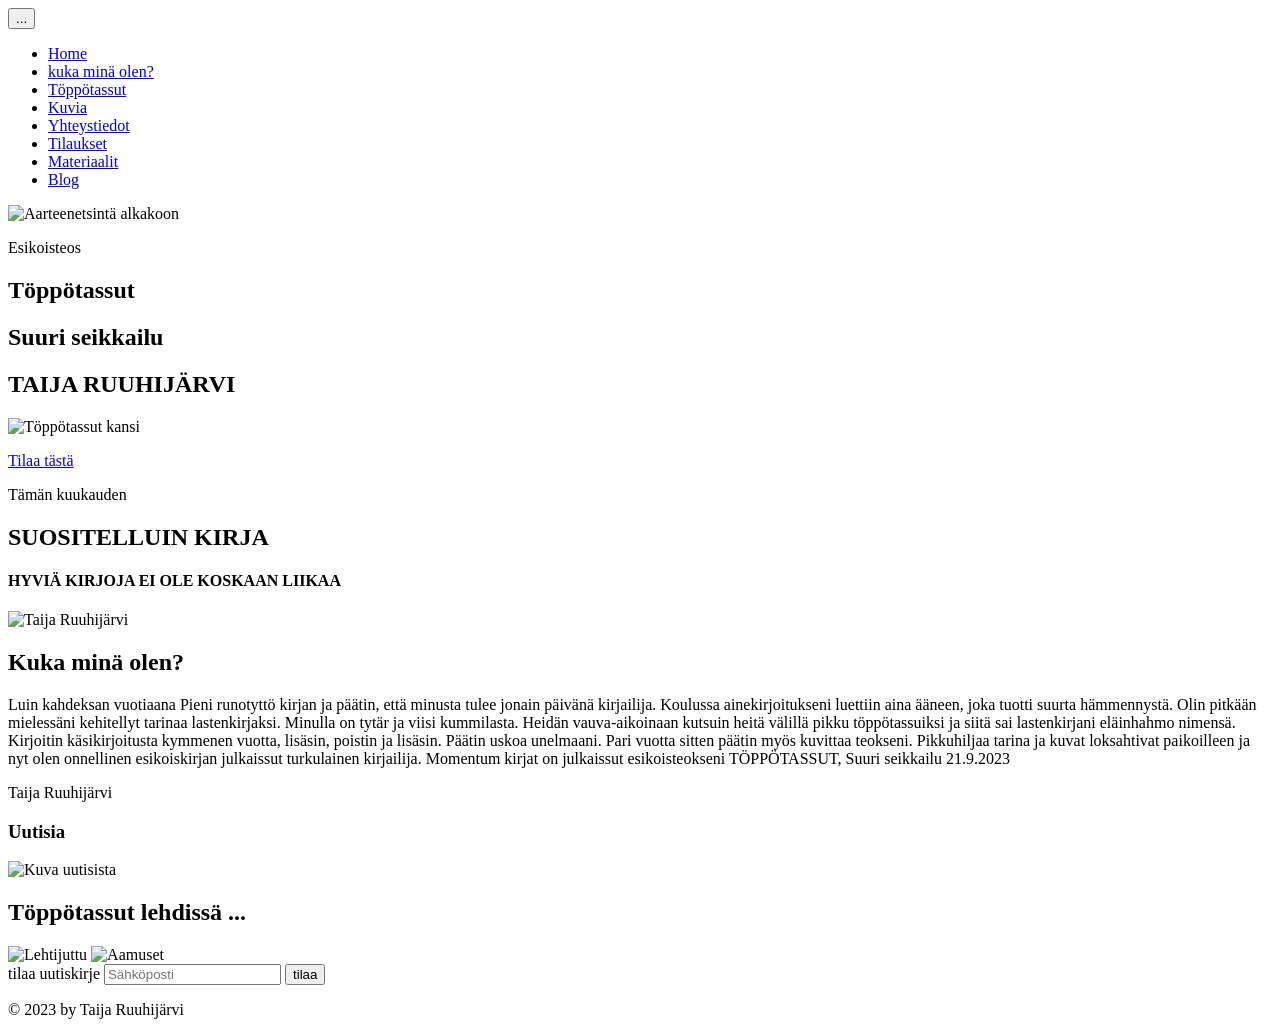
==== index.html @ 3193465c "home" ====
<!doctype html>
<html lang="fi">
  <head>
    <meta charset="utf-8" />
    <meta name="viewport" content="width=device-width, initial-scale=1" />
    <title>Home | Taija Ruuhijärvi</title>
    <link rel="stylesheet" href="style.css" />
    <script src="script.js"></script>
  </head>
  <body>
    <header>
      <button
        class="burger"
        aria-label="Valikko"
        onclick="document.getElementById('m').classList.toggle('open')"
      >
        ...
      </button>
      <nav>
        <ul id="m">
          <li><a href="index.html" class="active">Home</a></li>
          <li><a href="index.html#kuka">kuka minä olen?</a></li>
          <li><a href="toppotassut.html">Töppötassut</a></li>
          <li><a href="kuvia.html">Kuvia</a></li>
          <li><a href="yhteystiedot.html">Yhteystiedot</a></li>
          <li><a href="tilaukset.html">Tilaukset</a></li>
          <li><a href="materiaalit.html">Materiaalit</a></li>
          <li><a href="blog.html">Blog</a></li>
        </ul>
      </nav>
    </header>
    <main>
      <section class="hero">
        <img src="images/hero.jpg" alt="Aarteenetsintä alkakoon" class="hero-img"/>

        <div class="hero-text">
          <p class="small">Esikoisteos</p>
          <h1 class="title">Töppötassut</h1>
          <h2 class="sub">Suuri seikkailu</h2>
          <h1 class="author">TAIJA RUUHIJÄRVI</h1>
        </div>
      </section>
      <section class="center">
        <img src="images/kansi.jpg" alt="Töppötassut kansi" class="cover" onerror="ph(this)" />
        <p><a class="btn" href="tilaukset.html">Tilaa tästä</a></p>
        <p class="small">Tämän kuukauden</p>
        <h2 class="big">SUOSITELLUIN KIRJA</h2>
        <h4>HYVIÄ KIRJOJA EI OLE KOSKAAN LIIKAA</h4>
      </section>
      <section id="kuka" class="two">
        <img src="images/taija.jpg" alt="Taija Ruuhijärvi" class="portrait"/>
        <div>
          <h2>Kuka minä olen?</h2>
          <p>
            Luin kahdeksan vuotiaana Pieni runotyttö kirjan ja päätin, että minusta tulee jonain
            päivänä kirjailija. Koulussa ainekirjoitukseni luettiin aina ääneen, joka tuotti suurta
            hämmennystä. Olin pitkään mielessäni kehitellyt tarinaa lastenkirjaksi. Minulla on tytär
            ja viisi kummilasta. Heidän vauva-aikoinaan kutsuin heitä välillä pikku töppötassuiksi
            ja siitä sai lastenkirjani eläinhahmo nimensä. Kirjoitin käsikirjoitusta kymmenen
            vuotta, lisäsin, poistin ja lisäsin. Päätin uskoa unelmaani. Pari vuotta sitten päätin
            myös kuvittaa teokseni. Pikkuhiljaa tarina ja kuvat loksahtivat paikoilleen ja nyt olen
            onnellinen esikoiskirjan julkaissut turkulainen kirjailija. Momentum kirjat on
            julkaissut esikoisteokseni TÖPPÖTASSUT, Suuri seikkailu 21.9.2023
          </p>
          <p class="sign">Taija Ruuhijärvi</p>
        </div>
      </section>
      <section class="center">
        <h3>Uutisia</h3>
        <img src="images/lehti-1.jpg" alt="Kuva uutisista" class="news"/>
        <h2>Töppötassut lehdissä ...</h2>
        <img src="images/lehti-2.jpg" alt="Lehtijuttu" class="news"/>
        <img src="images/lehti-3.jpg" alt="Aamuset" class="news"/>
      </section>
    </main>
    <footer>
      <form class="newsletter" onsubmit="return newsletter(this);">
        <label for="nl">tilaa uutiskirje</label>
        <input id="nl" type="email" required placeholder="Sähköposti" />
        <button>tilaa</button>
      </form>
      <p>© 2023 by Taija Ruuhijärvi</p>
    </footer>
  </body>
</html>
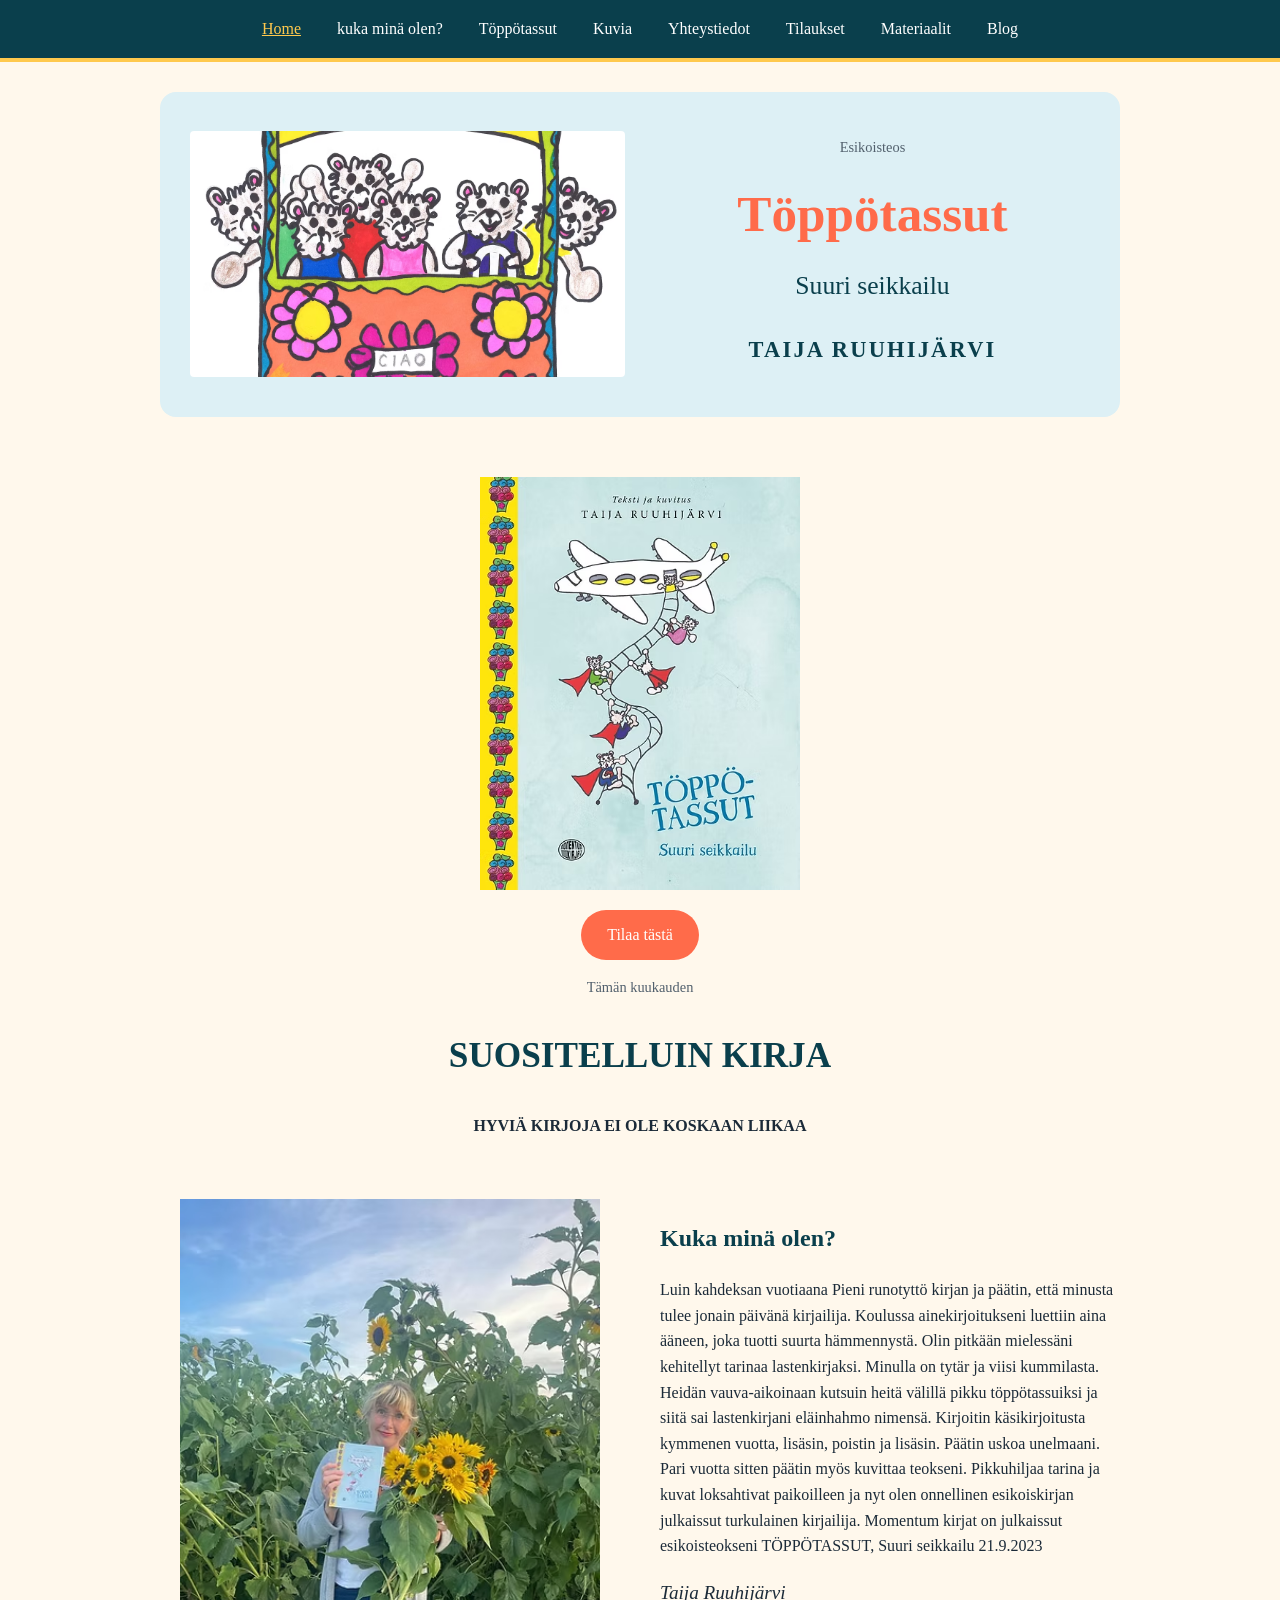
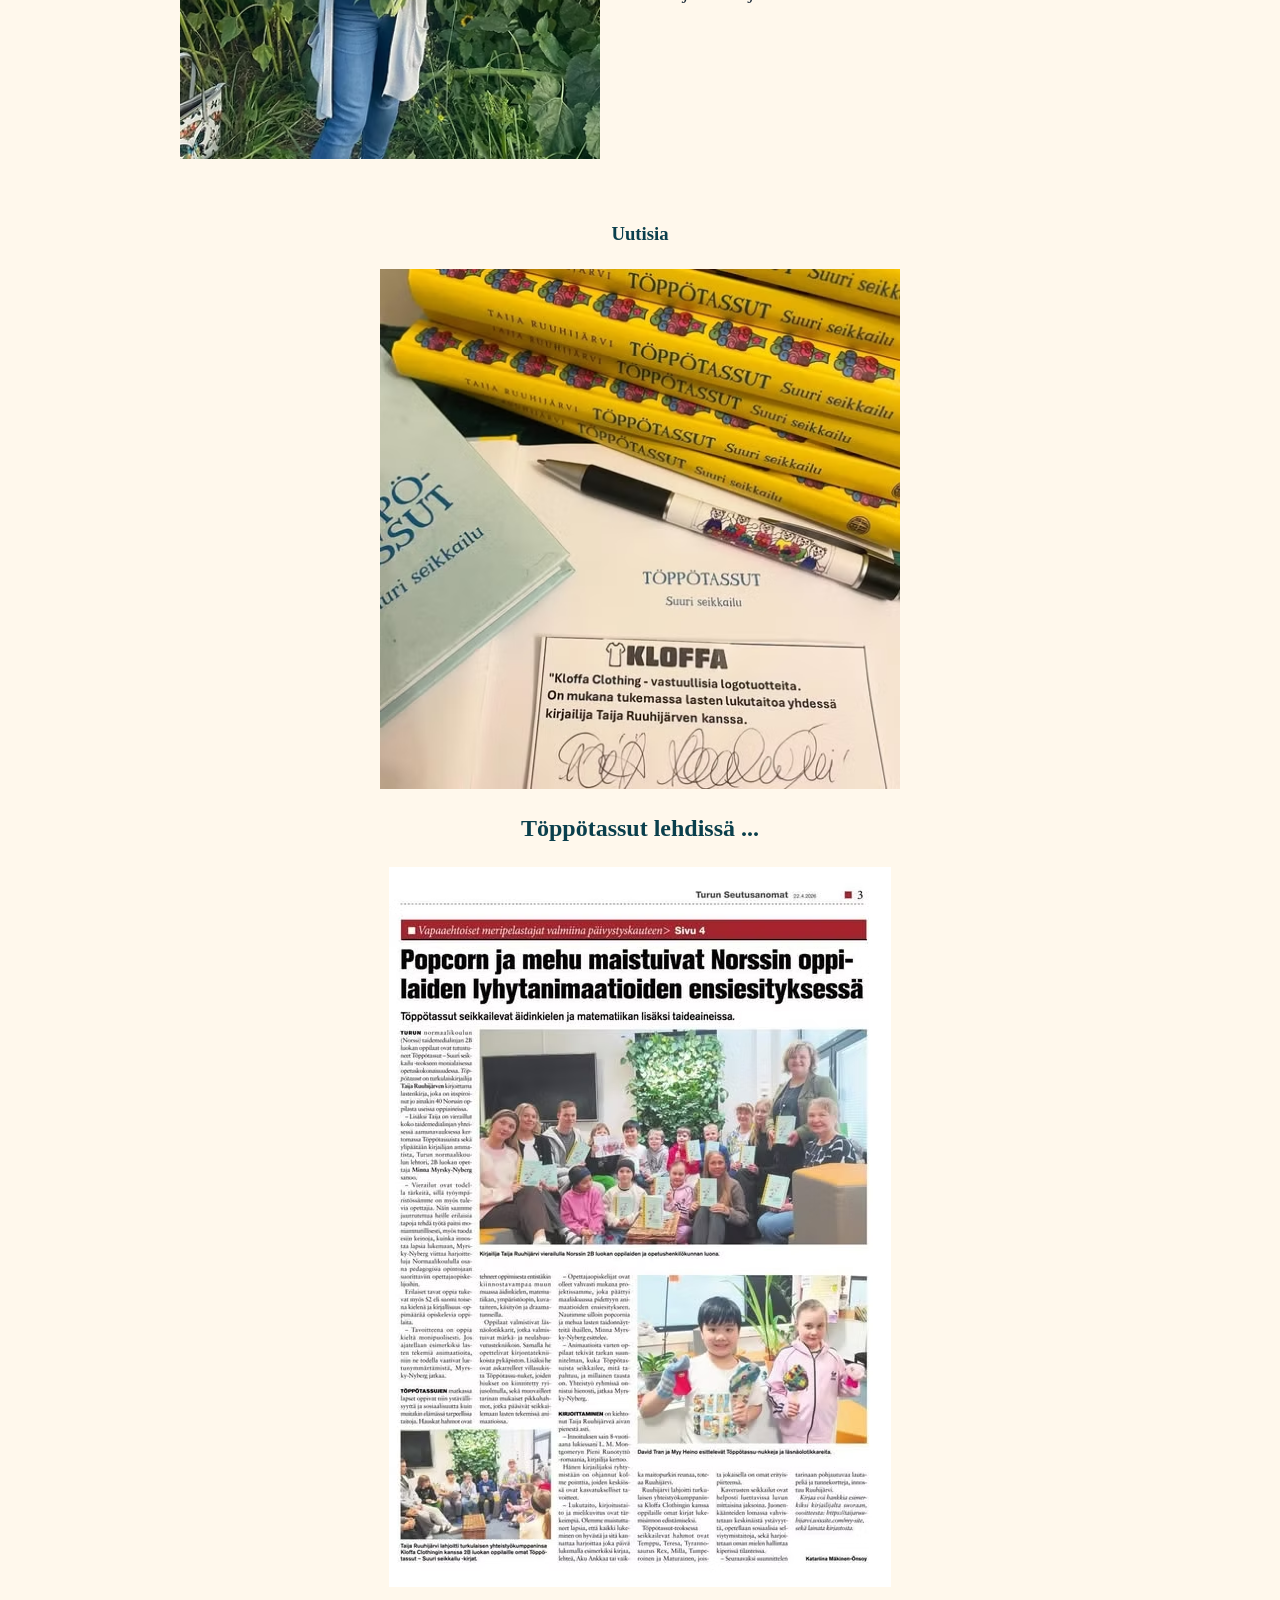
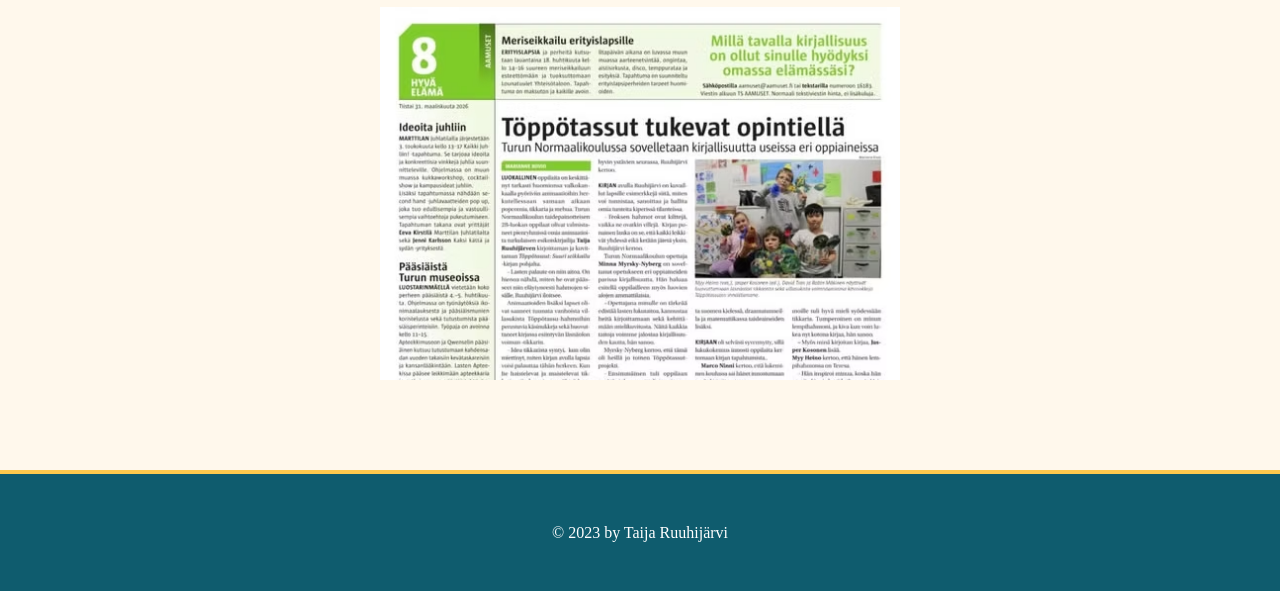
==== commit 92e2a838: "Linia" ====
--- a/index.html
+++ b/index.html
@@ -1,19 +1,15 @@
 <!doctype html>
 <html lang="fi">
   <head>
-    <meta charset="utf-8" />
-    <meta name="viewport" content="width=device-width, initial-scale=1" />
+    <meta charset="utf-8">
+    <meta name="viewport" content="width=device-width, initial-scale=1">
     <title>Home | Taija Ruuhijärvi</title>
-    <link rel="stylesheet" href="style.css" />
+    <link rel="stylesheet" href="style.css">
     <script src="script.js"></script>
   </head>
   <body>
     <header>
-      <button
-        class="burger"
-        aria-label="Valikko"
-        onclick="document.getElementById('m').classList.toggle('open')"
-      >
+      <button class="burger" aria-label="Valikko" onclick="document.getElementById('m').classList.toggle('open')">
         ...
       </button>
       <nav>
@@ -31,7 +27,7 @@
     </header>
     <main>
       <section class="hero">
-        <img src="images/hero.jpg" alt="Aarteenetsintä alkakoon" class="hero-img"/>
+        <img src="images/hero.jpg" alt="Aarteenetsintä alkakoon" class="hero-img">
 
         <div class="hero-text">
           <p class="small">Esikoisteos</p>
@@ -41,14 +37,14 @@
         </div>
       </section>
       <section class="center">
-        <img src="images/kansi.jpg" alt="Töppötassut kansi" class="cover" onerror="ph(this)" />
+        <img src="images/kansi.jpg" alt="Töppötassut kansi" class="cover">
         <p><a class="btn" href="tilaukset.html">Tilaa tästä</a></p>
         <p class="small">Tämän kuukauden</p>
         <h2 class="big">SUOSITELLUIN KIRJA</h2>
         <h4>HYVIÄ KIRJOJA EI OLE KOSKAAN LIIKAA</h4>
       </section>
       <section id="kuka" class="two">
-        <img src="images/taija.jpg" alt="Taija Ruuhijärvi" class="portrait"/>
+        <img src="images/taija.jpg" alt="Taija Ruuhijärvi" class="portrait">
         <div>
           <h2>Kuka minä olen?</h2>
           <p>
@@ -67,18 +63,13 @@
       </section>
       <section class="center">
         <h3>Uutisia</h3>
-        <img src="images/lehti-1.jpg" alt="Kuva uutisista" class="news"/>
+        <img src="images/lehti-1.jpg" alt="Kuva uutisista" class="news">
         <h2>Töppötassut lehdissä ...</h2>
-        <img src="images/lehti-2.jpg" alt="Lehtijuttu" class="news"/>
-        <img src="images/lehti-3.jpg" alt="Aamuset" class="news"/>
+        <img src="images/lehti-2.jpg" alt="Lehtijuttu" class="news">
+        <img src="images/lehti-3.jpg" alt="Aamuset" class="news">
       </section>
     </main>
     <footer>
-      <form class="newsletter" onsubmit="return newsletter(this);">
-        <label for="nl">tilaa uutiskirje</label>
-        <input id="nl" type="email" required placeholder="Sähköposti" />
-        <button>tilaa</button>
-      </form>
       <p>© 2023 by Taija Ruuhijärvi</p>
     </footer>
   </body>
--- a/style.css
+++ b/style.css
@@ -0,0 +1,292 @@
+* {
+  box-sizing: border-box;
+}
+body {
+  margin: 0;
+  font-family: Georgia, "Times New Roman", serif;
+  color: #222;
+  background: #fff;
+  line-height: 1.6;
+}
+img {
+  max-width: 100%;
+  height: auto;
+  display: block;
+}
+a {
+  color: inherit;
+}
+header {
+  background: #fff;
+  border-bottom: 1px solid #ddd;
+  position: sticky;
+  top: 0;
+  z-index: 10;
+}
+nav ul {
+  list-style: none;
+  margin: 0;
+  padding: 0;
+  display: flex;
+  justify-content: center;
+  flex-wrap: wrap;
+}
+nav a {
+  display: block;
+  padding: 16px 18px;
+  text-decoration: none;
+  font-size: 1rem;
+}
+nav a:hover,
+nav a.active {
+  text-decoration: underline;
+}
+.burger {
+  display: none;
+  background: none;
+  border: 0;
+  font-size: 1.8rem;
+  padding: 8px 16px;
+  cursor: pointer;
+}
+main {
+  max-width: 1000px;
+  margin: 0 auto;
+  padding: 30px 20px;
+}
+section {
+  margin-bottom: 60px;
+}
+.center {
+  text-align: center;
+}
+.center img {
+  margin: 20px auto;
+}
+.hero {
+  display: grid;
+  grid-template-columns: 1fr 1fr;
+  gap: 30px;
+  align-items: center;
+}
+.hero-img {
+  border-radius: 4px;
+}
+.hero-text {
+  text-align: center;
+}
+.title {
+  font-size: 3.2rem;
+  margin: 0.2em 0;
+}
+.sub {
+  font-size: 1.6rem;
+  font-weight: 400;
+  margin: 0 0 1em;
+}
+.author {
+  font-size: 1.4rem;
+  letter-spacing: 0.1em;
+}
+.small {
+  font-size: 0.9rem;
+  color: #666;
+}
+.big {
+  font-size: 2.2rem;
+}
+.cover {
+  max-width: 320px;
+}
+.btn {
+  display: inline-block;
+  background: #222;
+  color: #fff;
+  border: 0;
+  padding: 12px 26px;
+  text-decoration: none;
+  font: inherit;
+  cursor: pointer;
+}
+.btn:hover {
+  background: #555;
+}
+.two {
+  display: grid;
+  grid-template-columns: 1fr 1fr;
+  gap: 40px;
+  align-items: start;
+}
+.portrait {
+  width: 100%;
+  max-width: 420px;
+  margin: 0 auto;
+}
+.sign {
+  font-style: italic;
+  font-size: 1.2rem;
+}
+.news {
+  margin: 20px auto;
+  max-width: 520px;
+}
+.row3 {
+  display: grid;
+  grid-template-columns: repeat(3, 1fr);
+  gap: 12px;
+}
+.pagetitle {
+  text-align: center;
+  letter-spacing: 0.1em;
+}
+.grid2 {
+  display: grid;
+  grid-template-columns: 1fr 1fr;
+  gap: 30px;
+  max-width: 700px;
+  margin: 0 auto;
+}
+figure {
+  margin: 0;
+  text-align: center;
+}
+figcaption {
+  font-size: 0.9rem;
+  color: #555;
+  margin-top: 6px;
+}
+form label {
+  display: block;
+  margin-bottom: 14px;
+  font-size: 0.95rem;
+}
+form input,
+form textarea {
+  display: block;
+  width: 100%;
+  padding: 10px;
+  border: 1px solid #999;
+  font: inherit;
+  margin-top: 4px;
+}
+form .ck {
+  display: flex;
+  gap: 10px;
+  align-items: center;
+}
+form .ck input {
+  width: auto;
+  margin: 0;
+}
+.ok {
+  font-weight: 700;
+}
+.post {
+  border: 1px solid #ddd;
+  padding: 24px;
+  max-width: 600px;
+  margin: 20px auto;
+}
+footer {
+  background: #f4f4f4;
+  text-align: center;
+  padding: 30px 20px;
+  border-top: 1px solid #ddd;
+}
+@media (max-width: 800px) {
+  .hero,
+  .two {
+    grid-template-columns: 1fr;
+  }
+  .burger {
+    display: block;
+  }
+  nav ul {
+    display: none;
+    flex-direction: column;
+  }
+  nav ul.open {
+    display: flex;
+  }
+  .title {
+    font-size: 2.4rem;
+  }
+}
+@media (max-width: 520px) {
+  .grid2 {
+    grid-template-columns: 1fr;
+  }
+}
+
+:root {
+  --sea: #0f5c6e;
+  --sea-dark: #0a3f4c;
+  --coral: #ff6b4a;
+  --sun: #ffc94d;
+  --cream: #fff8ec;
+  --sky: #ddf0f5;
+}
+
+body {
+  background: var(--cream);
+  color: #1b2a38;
+}
+
+header {
+  background: var(--sea-dark);
+  border-bottom: 4px solid var(--sun);
+}
+nav a {
+  color: #fff;
+}
+nav a:hover,
+nav a.active {
+  color: var(--sun);
+}
+.burger {
+  color: #fff;
+}
+
+h1,
+h2,
+h3 {
+  color: var(--sea-dark);
+}
+.title {
+  color: var(--coral);
+}
+.small {
+  color: #52606d;
+}
+
+.btn,
+form .btn {
+  background: var(--coral);
+  color: #fff;
+  border-radius: 999px;
+}
+.btn:hover {
+  background: #e4502f;
+}
+
+.hero {
+  background: var(--sky);
+  padding: 30px;
+  border-radius: 16px;
+}
+.post {
+  background: #fff;
+  border-color: var(--sun);
+  border-radius: 16px;
+}
+form input,
+form textarea {
+  border: 2px solid var(--sea);
+  border-radius: 8px;
+}
+
+footer {
+  background: var(--sea);
+  color: #fff;
+  border-top: 4px solid var(--sun);
+}
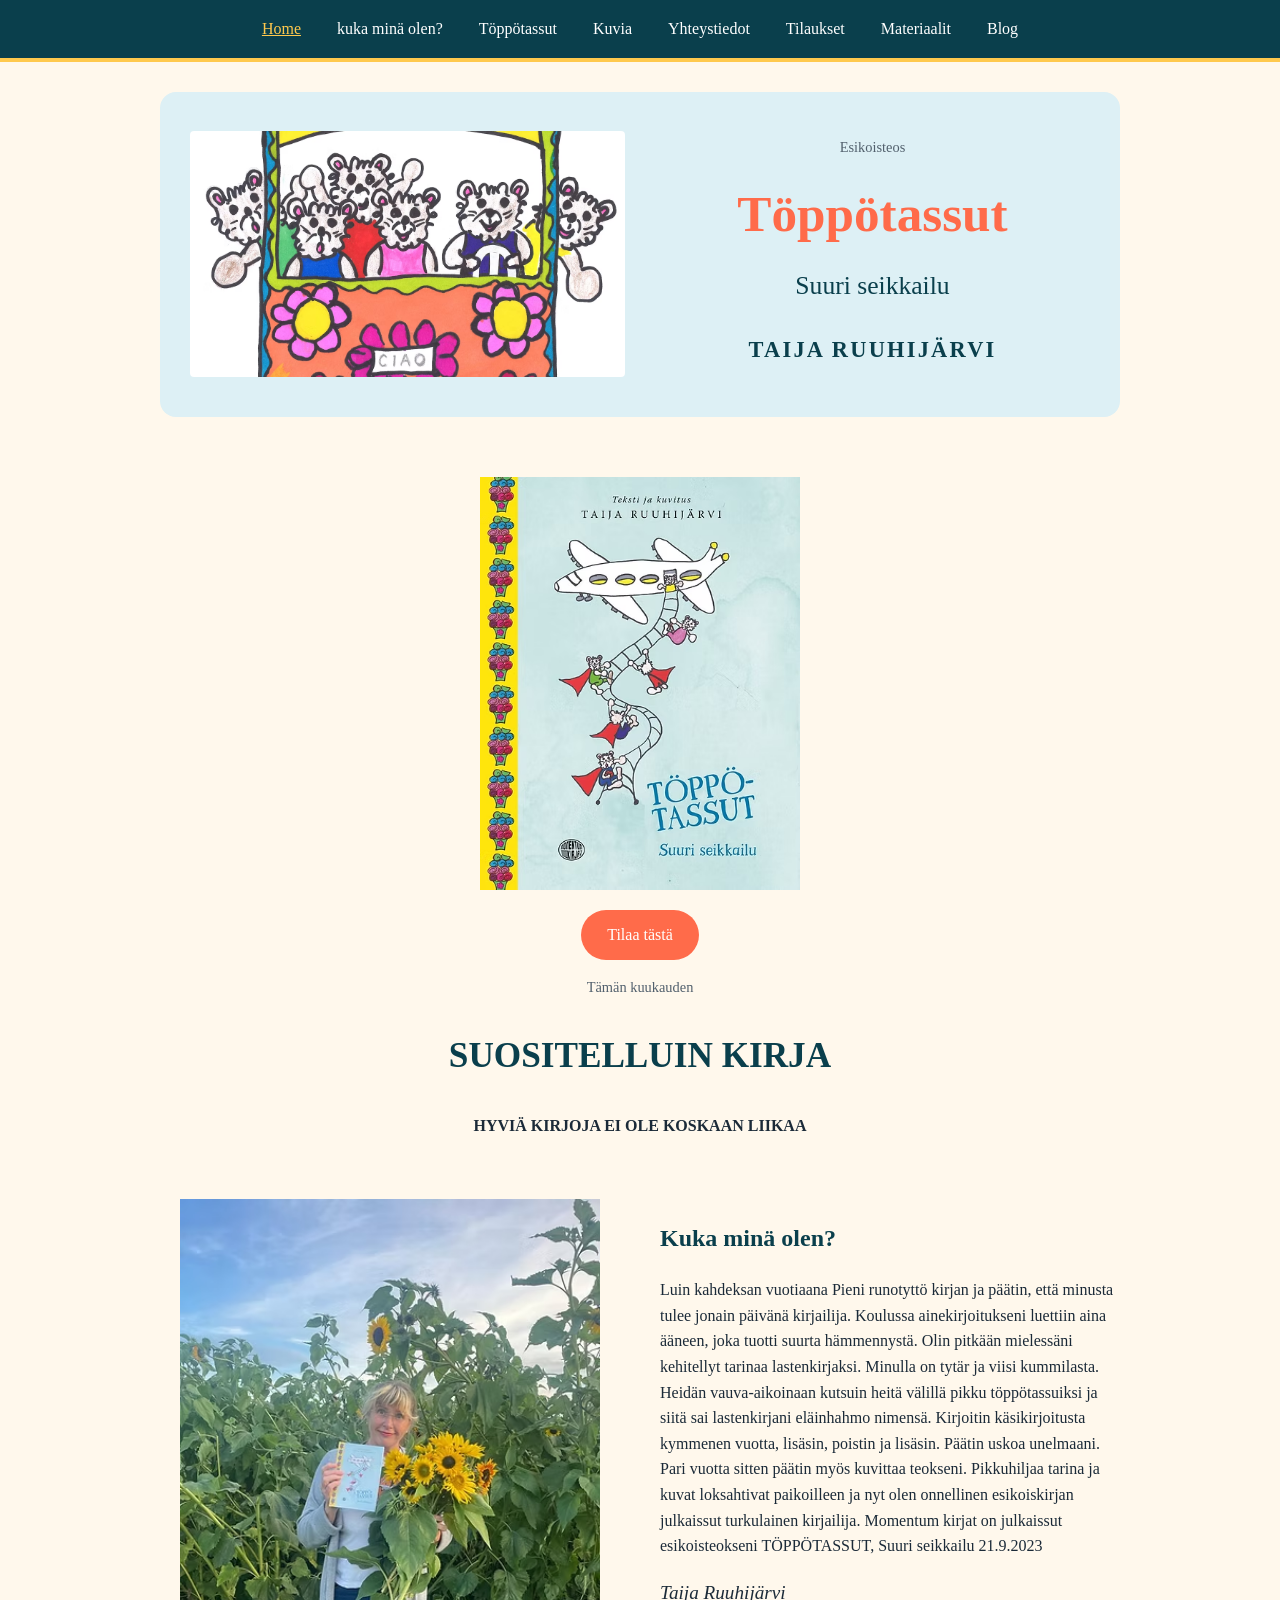
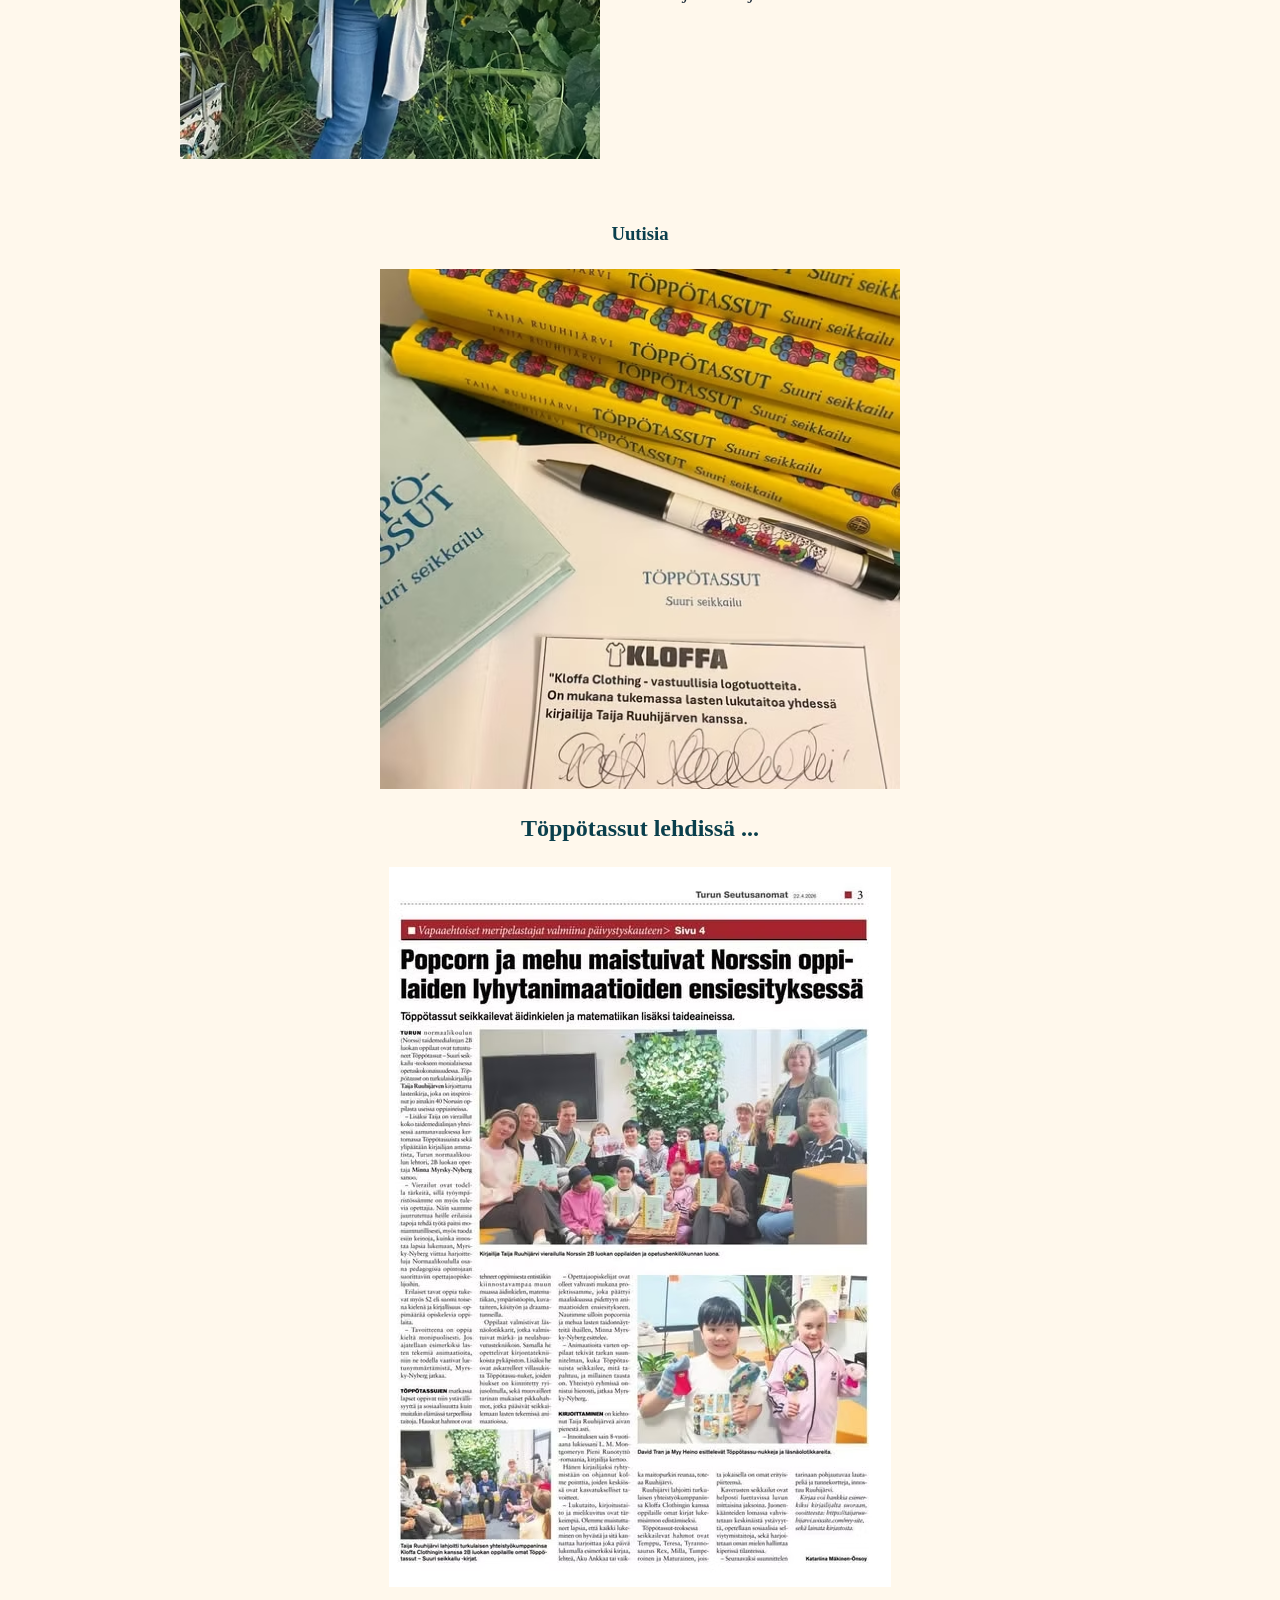
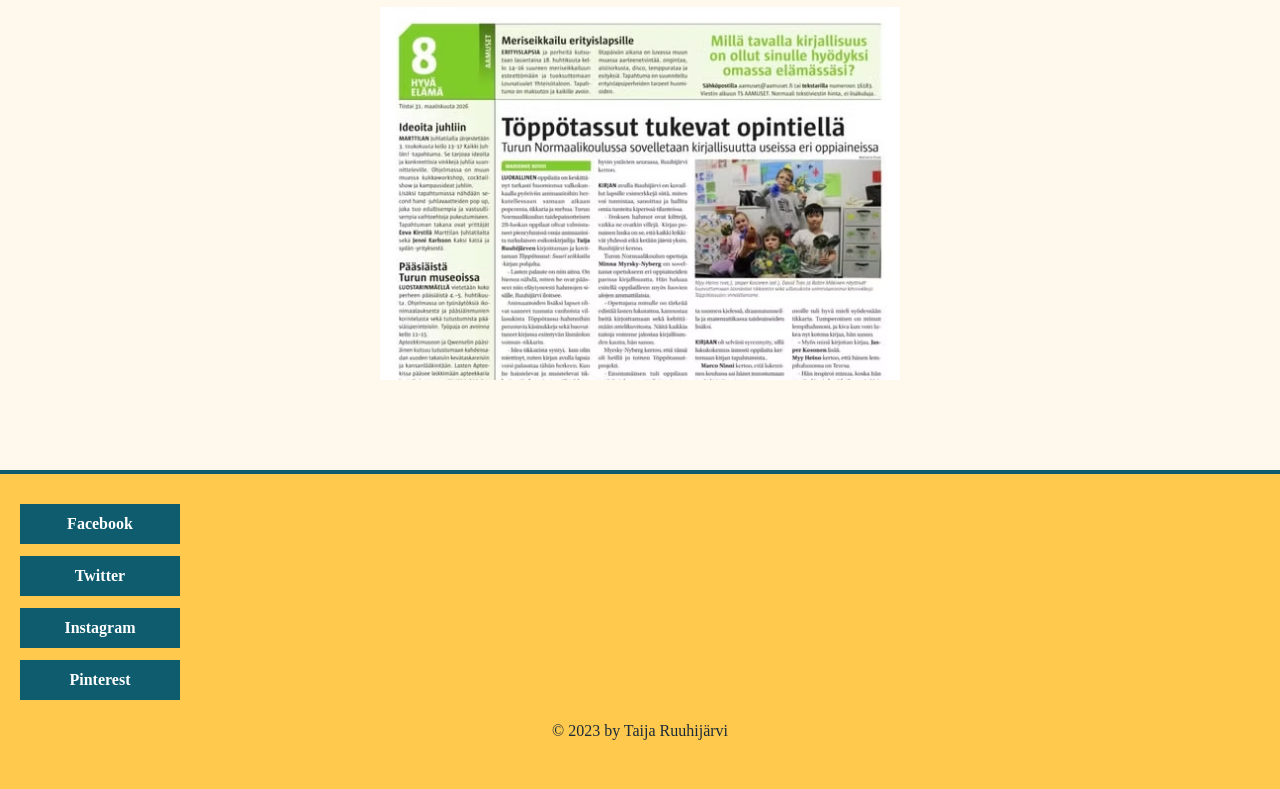
==== commit 3a1fabee: "Footer" ====
--- a/index.html
+++ b/index.html
@@ -70,6 +70,13 @@
       </section>
     </main>
     <footer>
+      <ul class="social">
+        <li><a href="https://www.facebook.com/wix">Facebook</a></li>
+        <li><a href="https://x.com/wix">Twitter</a></li>
+        <li><a href="https://www.instagram.com/wix/">Instagram</a></li>
+        <li><a href="https://www.pinterest.com/wixcom/">Pinterest</a></li>
+      </ul>
+      
       <p>© 2023 by Taija Ruuhijärvi</p>
     </footer>
   </body>
--- a/style.css
+++ b/style.css
@@ -286,7 +286,33 @@
 }
 
 footer {
-  background: var(--sea);
-  color: #fff;
-  border-top: 4px solid var(--sun);
-}
+  background: #ffc94d;
+  text-align: center;
+  padding: 30px 20px;
+  border-top: 4px solid #0f5c6e;
+}
+
+.social {
+  list-style: none;
+  margin: 0 0 18px;
+  padding: 0;
+  display: flex;
+  flex-direction: column;
+  gap: 12px;
+}
+
+.social a {
+  display: grid;
+  place-items: center;
+  width: 160px;
+  height: 40px;
+  border-radius: 0%;
+  background: #0f5c6e;
+  color: #fff;
+  font-weight: 700;
+  text-decoration: none;
+}
+
+.social a:hover {
+  background: #555;
+}
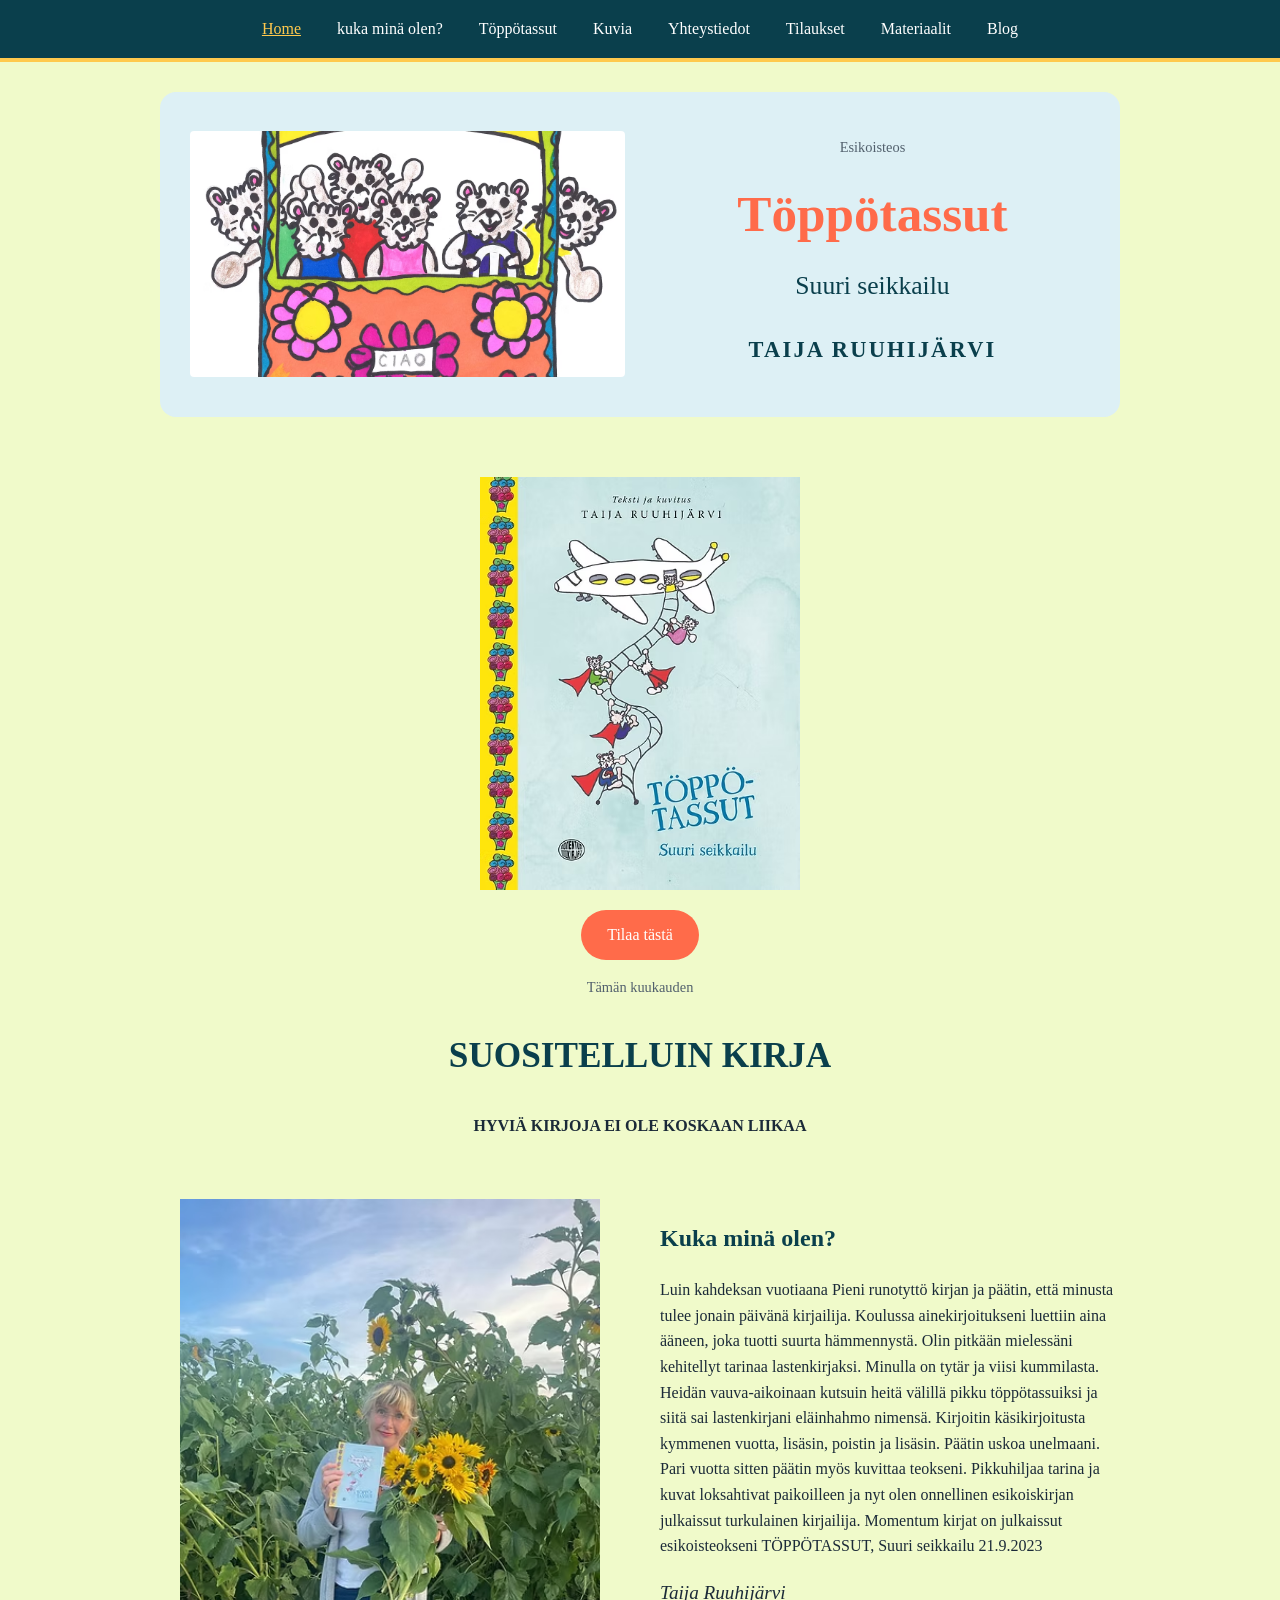
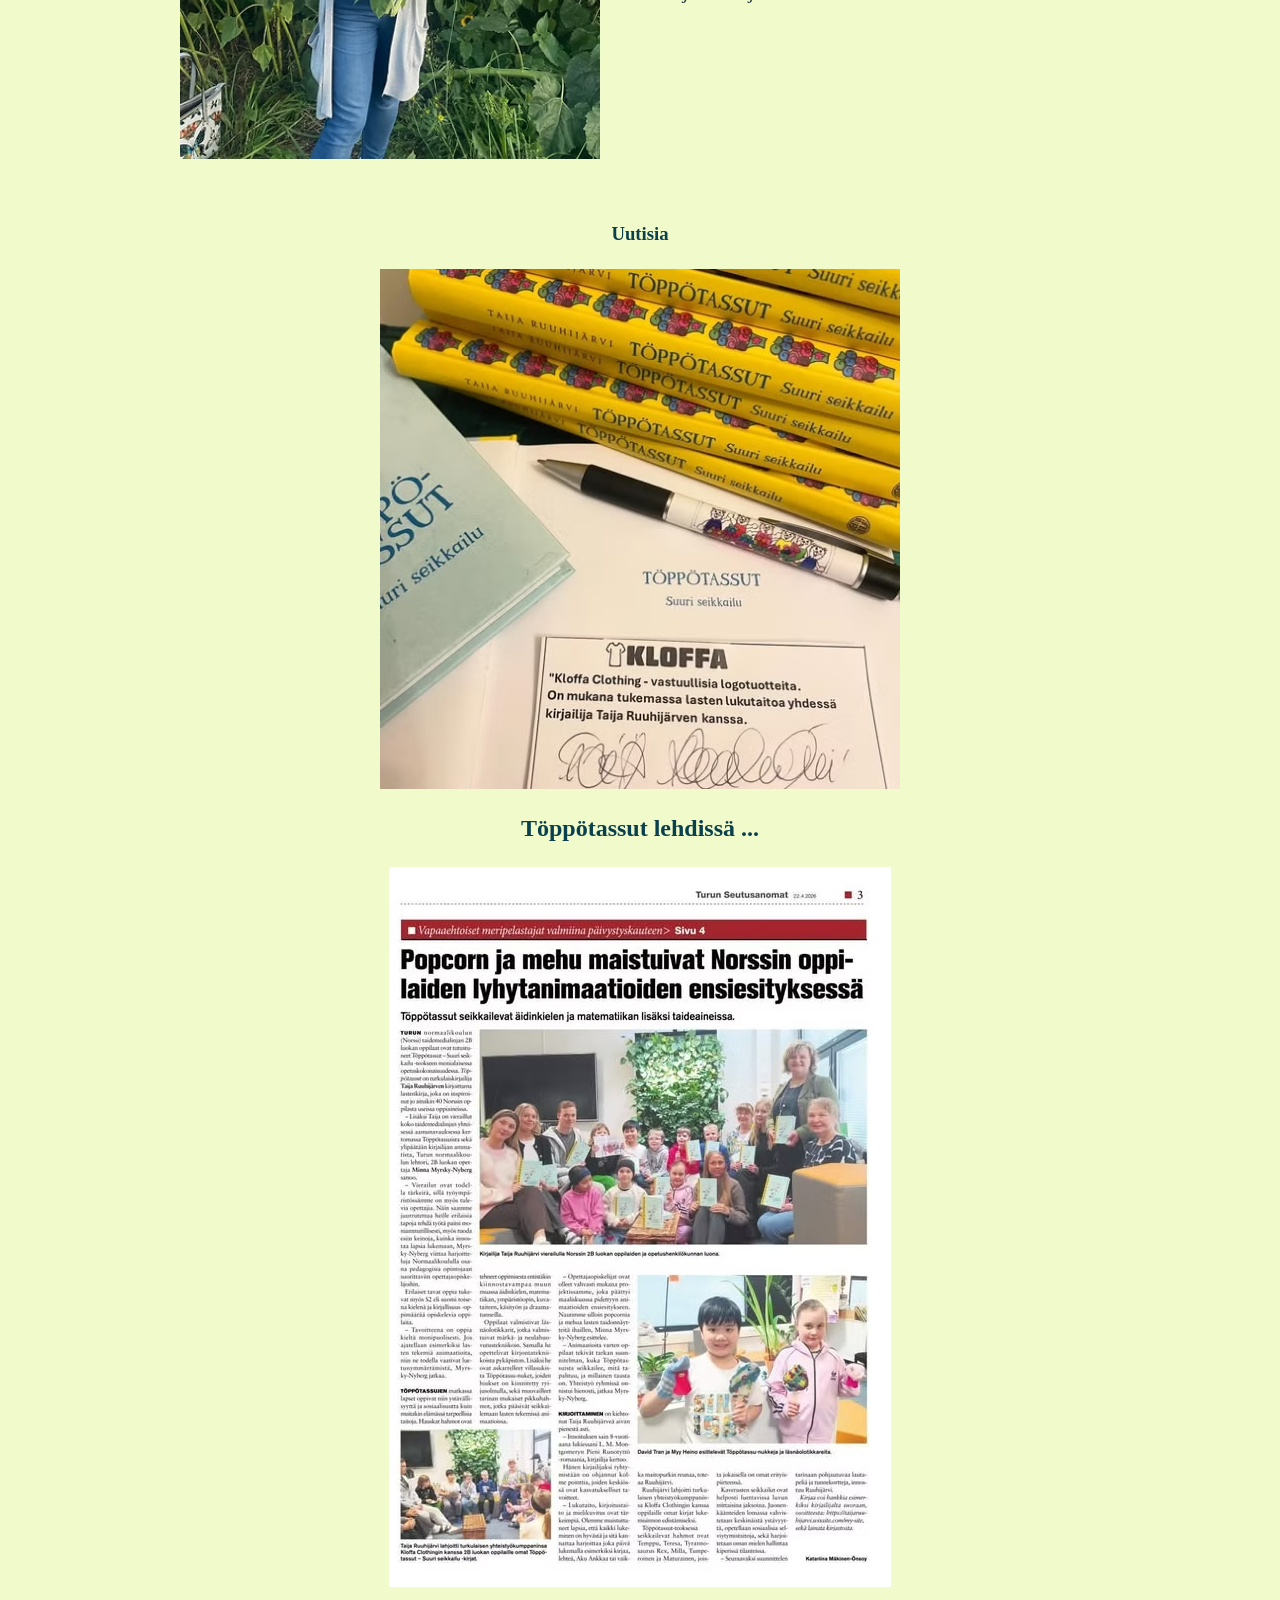
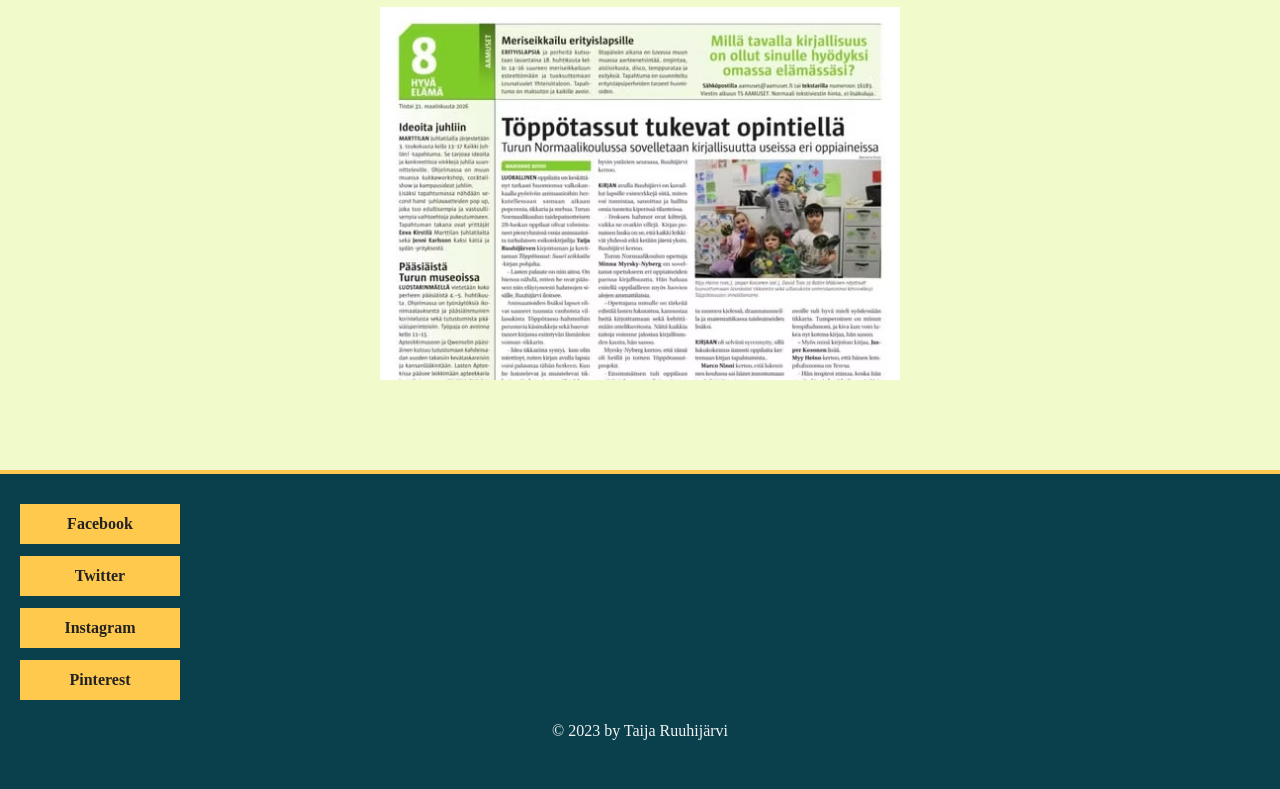
==== commit de565c59: "site" ====
--- a/index.html
+++ b/index.html
@@ -3,7 +3,7 @@
   <head>
     <meta charset="utf-8">
     <meta name="viewport" content="width=device-width, initial-scale=1">
-    <title>Home | Taija Ruuhijärvi</title>
+    <title>Home | My Site</title>
     <link rel="stylesheet" href="style.css">
     <script src="script.js"></script>
   </head>
--- a/style.css
+++ b/style.css
@@ -223,7 +223,7 @@
   --sea-dark: #0a3f4c;
   --coral: #ff6b4a;
   --sun: #ffc94d;
-  --cream: #fff8ec;
+  --cream: #f0faca;
   --sky: #ddf0f5;
 }
 
@@ -286,10 +286,11 @@
 }
 
 footer {
-  background: #ffc94d;
+  background: #0a3f4c;
+  color: #f4f4f4;
   text-align: center;
   padding: 30px 20px;
-  border-top: 4px solid #0f5c6e;
+  border-top: 4px solid #ffc94d;
 }
 
 .social {
@@ -307,12 +308,12 @@
   width: 160px;
   height: 40px;
   border-radius: 0%;
-  background: #0f5c6e;
-  color: #fff;
+  background: #ffc94d;
+  color: #222;
   font-weight: 700;
   text-decoration: none;
 }
 
 .social a:hover {
-  background: #555;
+  background: #677ee6;
 }
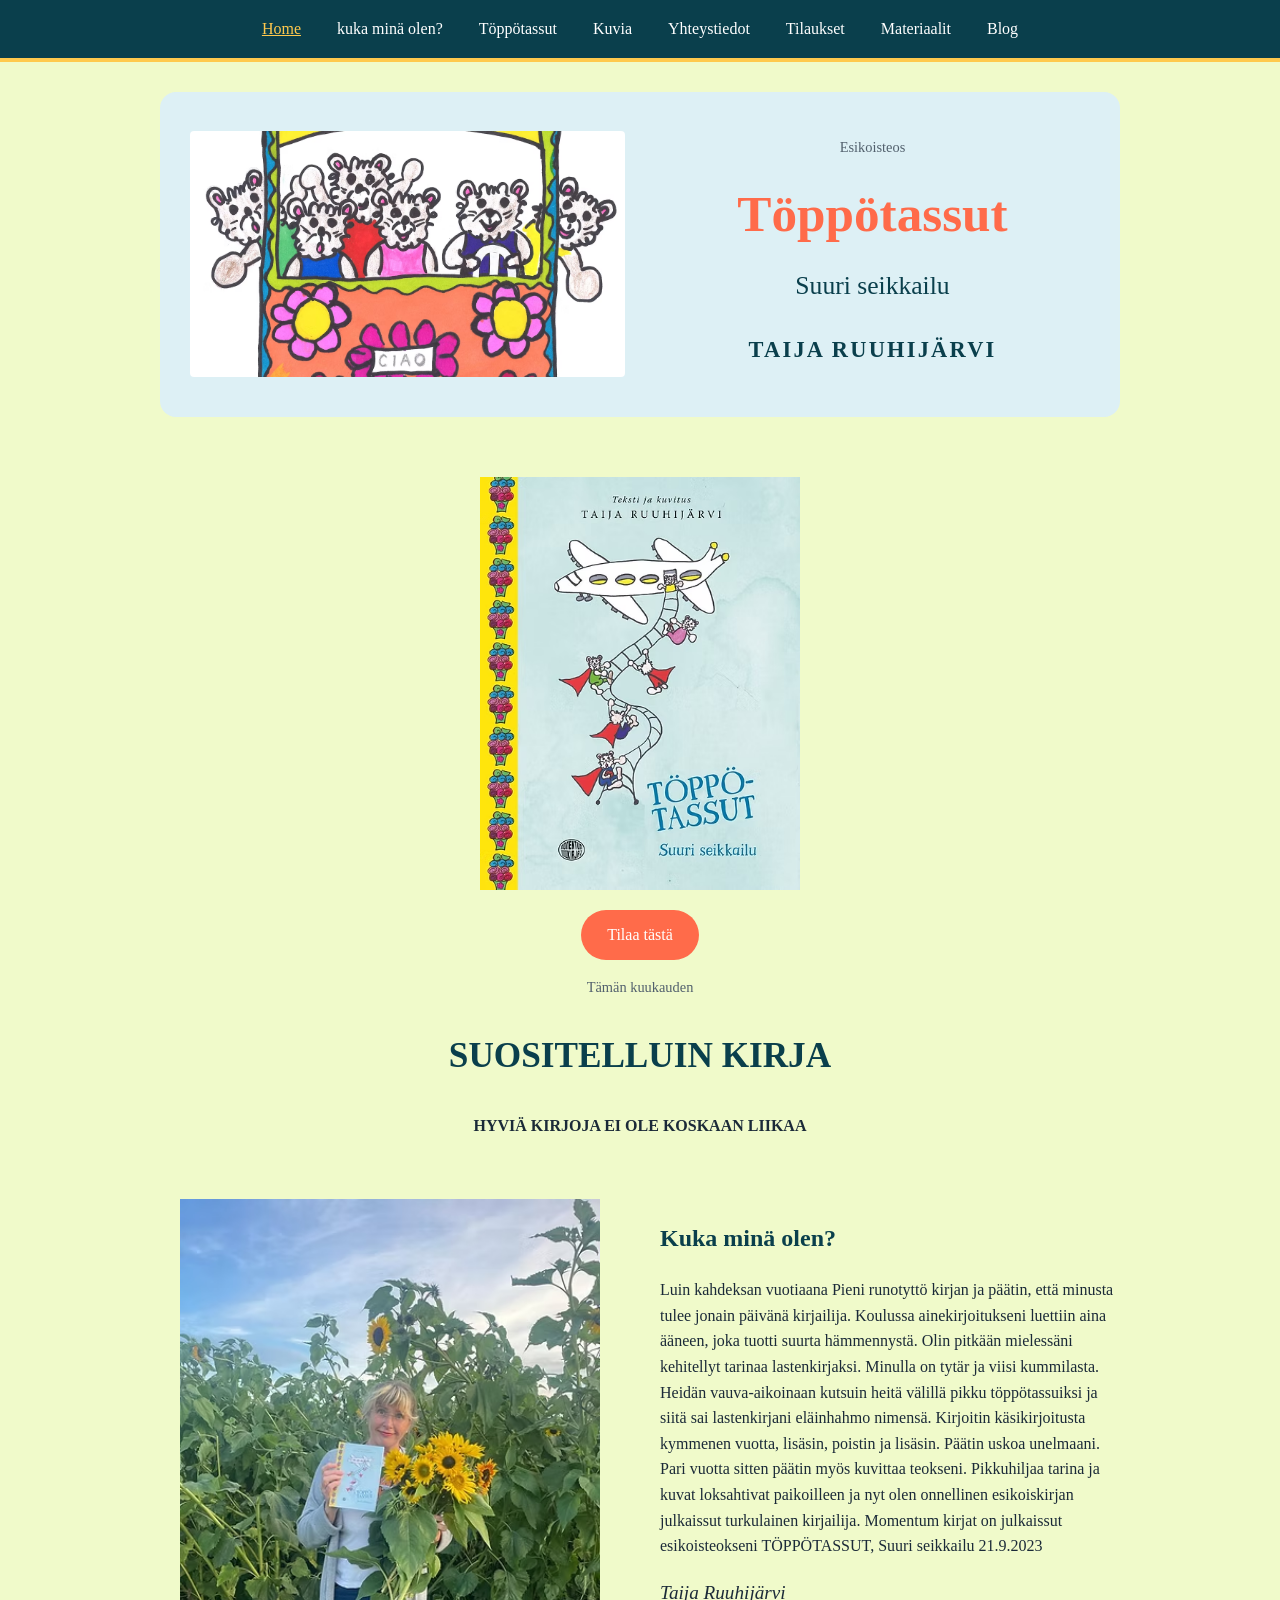
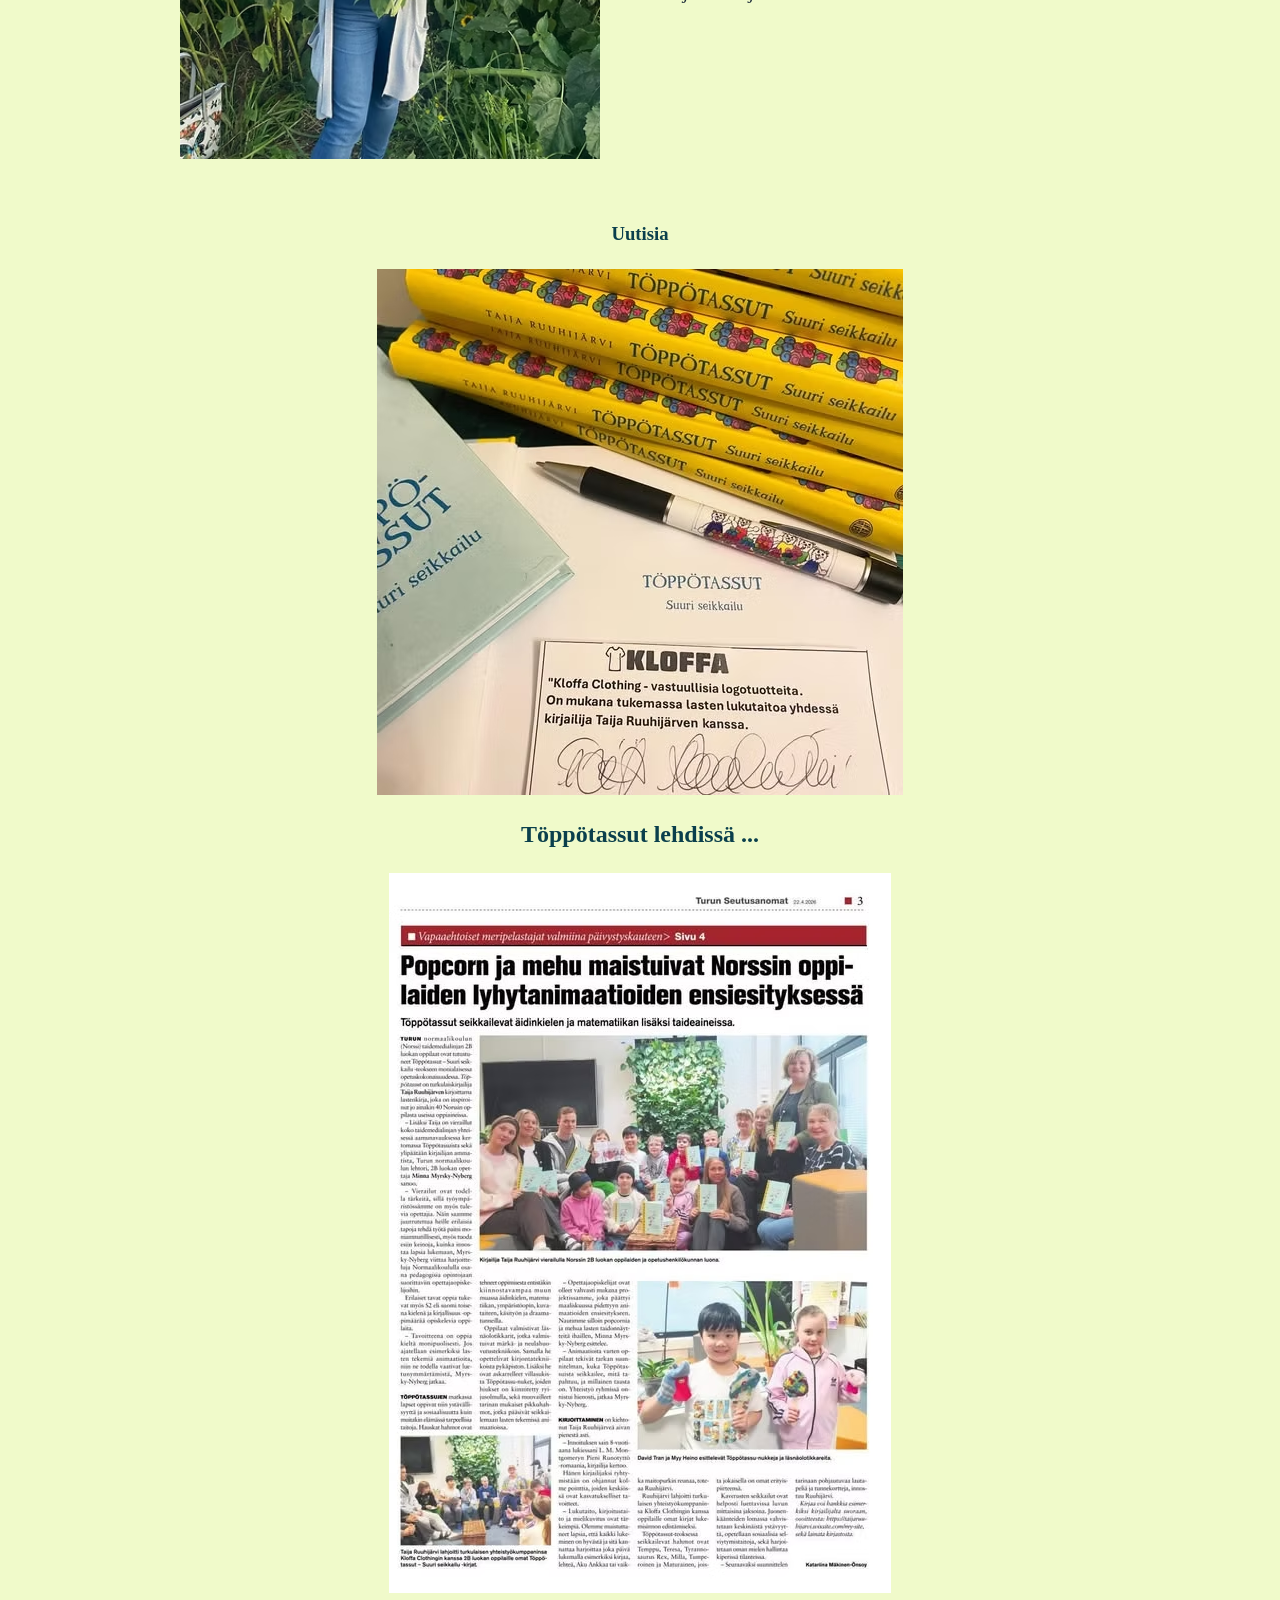
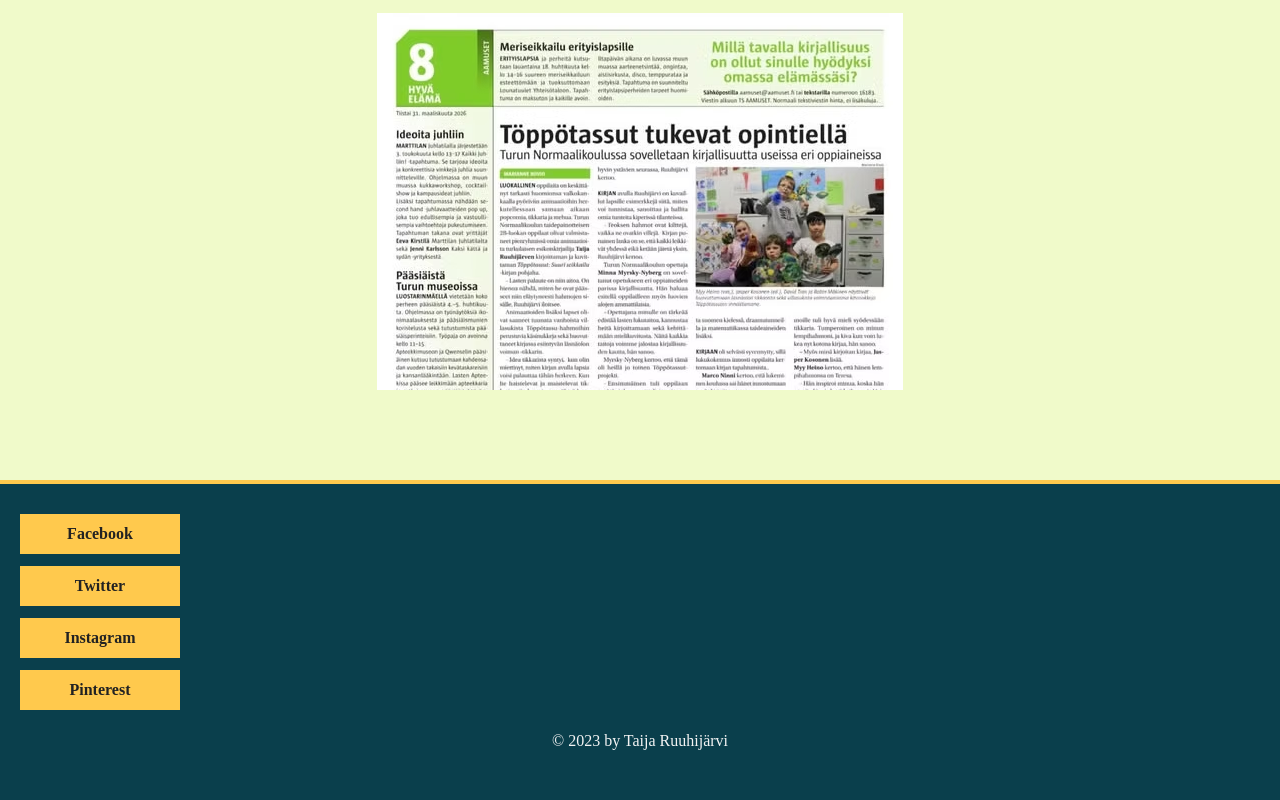
==== commit 603501ed: "news" ====
--- a/index.html
+++ b/index.html
@@ -63,10 +63,10 @@
       </section>
       <section class="center">
         <h3>Uutisia</h3>
-        <img src="images/lehti-1.jpg" alt="Kuva uutisista" class="news">
+        <img src="images/lehti-1.jpg" alt="Kuva uutisista">
         <h2>Töppötassut lehdissä ...</h2>
-        <img src="images/lehti-2.jpg" alt="Lehtijuttu" class="news">
-        <img src="images/lehti-3.jpg" alt="Aamuset" class="news">
+        <img src="images/lehti-2.jpg" alt="Lehtijuttu">
+        <img src="images/lehti-3.jpg" alt="Aamuset">
       </section>
     </main>
     <footer>
--- a/style.css
+++ b/style.css
@@ -126,10 +126,6 @@
   font-style: italic;
   font-size: 1.2rem;
 }
-.news {
-  margin: 20px auto;
-  max-width: 520px;
-}
 .row3 {
   display: grid;
   grid-template-columns: repeat(3, 1fr);
@@ -141,14 +137,19 @@
 }
 .grid2 {
   display: grid;
-  grid-template-columns: 1fr 1fr;
+  grid-template-columns: 1fr 1fr 1fr;
   gap: 30px;
-  max-width: 700px;
+  max-width: 1000px;
   margin: 0 auto;
+  justify-items: center;
+  align-items: start;
 }
 figure {
   margin: 0;
   text-align: center;
+}
+figure img {
+  margin: 0 auto;
 }
 figcaption {
   font-size: 0.9rem;
